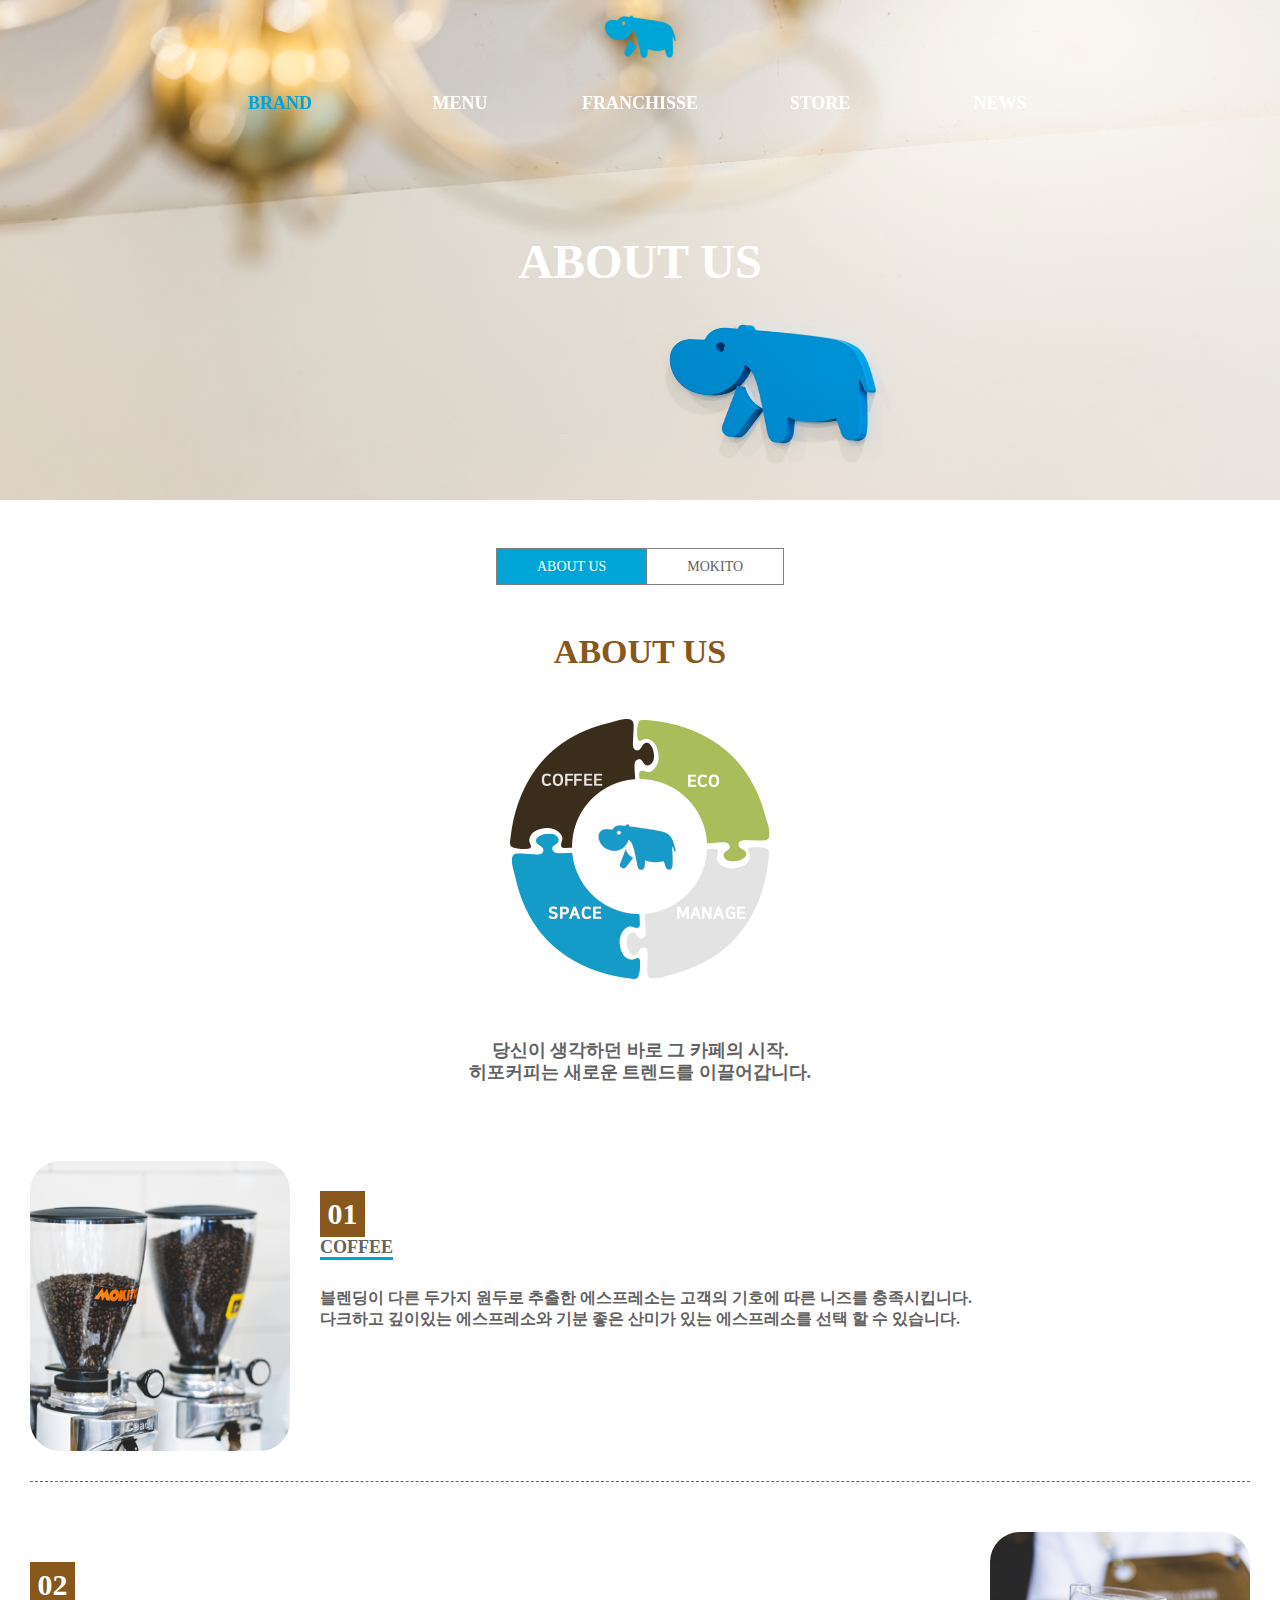
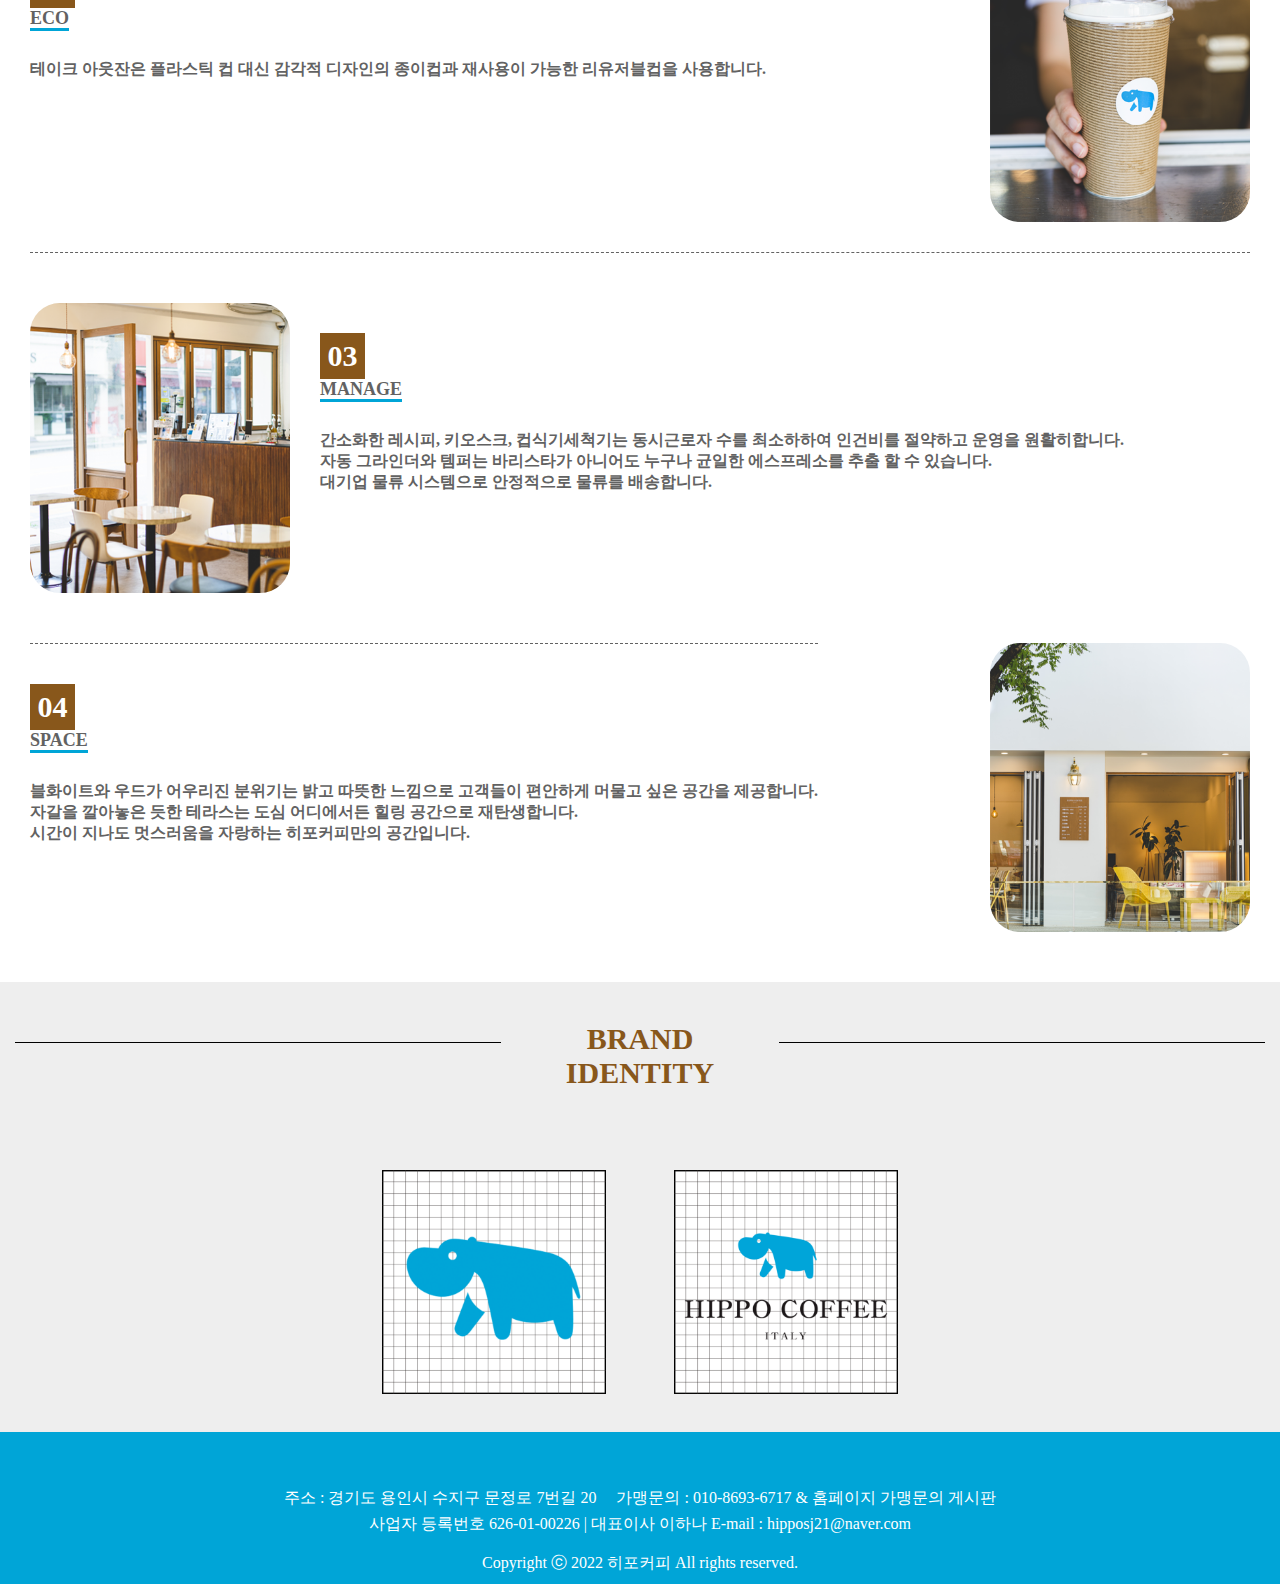
==== sub1.html @ 2f1f8216 "upload" ====
<!DOCTYPE html>
<html lang="en">
<head>
    <meta charset="UTF-8">
    <meta http-equiv="X-UA-Compatible" content="IE=edge">
    <meta name="viewport" content="width=device-width, initial-scale=1.0">

    <meta property="og:url"                content="https://imu357.github.io/clone/" />
    <meta property="og:type"               content="website" />
    <meta property="og:title"              content="ABOUTUS" />
    <meta property="og:description"        content="SUB1" />
    <meta property="og:image"              content="./img/HOME/4bafadffea6f4.png" />

    <meta property="twitter:url"                content="https://imu357.github.io/clone/" />
    <meta property="twitter:card"               content="summary" />
    <meta property="twitter:site"               content="히포커피" />
    <meta property="twitter:title"              content="ABOUTUS" />
    <meta property="twitter:description"        content="SUB1" />
    <meta property="twitter:image"              content="./img/HOME/4bafadffea6f4.png" />

    <title>Document</title>

    <link rel="icon" type="image/png" href="./img/favicon-32x32.png" sizes="32x32" />
    <link rel="icon" type="image/png" href="./img/favicon-16x16.png" sizes="16x16" />
    <link href="./css/sub1.css" rel="stylesheet">
    <script defer src="./js/sub1.js"></script>
</head>
<body> 
    
    <div class="hide">
        <a href="#" class="bi bi-x-lg">EXIT</a>
        <div class="search">
            <input type="text" name="search" placeholder="검색">
            <a href="#" class="bi bi-search">SEARCH</a>
        </div>
    </div>
    
    <div class="side">
        <a href="#" class="bi bi-x-lg">EXIT</a>
        <div class="subside">
            <div>
                <a href="#">로그인이 필요합니다.</a>
                <a href="#">로그인</a>
            </div>
            <ul>
                <li>
                    <p>
                        <a href="#">BRAND</a>
                        <a href="#" class="bi bi-chevron-down">unfold</a>
                    </p>
                    <div>
                        <a href="./sub1.html">ABOUT US</a>
                        <a href="./sub2.html">MOKITO</a>
                    </div>
                </li>
                <li>
                    <p>
                        <a href="#">MENU</a>
                        <a href="#" class="bi bi-chevron-down">unfold</a>
                    </p>
                    <div>
                        <a href="#">SIGNATURE</a>
                        <a href="#">SEASON</a>
                        <a href="#">COFFEE</a>
                        <a href="#">BEVERAGE</a>
                        <a href="#">DESSERT</a>
                    </div>
                </li>
                <li>
                    <p>
                        <a href="#">FRANCHISSE</a>
                        <a href="#" class="bi bi-chevron-down">unfold</a>
                    </p>
                    <div>
                        <a href="#">가맹절차</a>
                        <a href="#">가맹설계비용</a>
                        <a href="#">인테리어</a>
                        <a href="#">가맹문의</a>
                    </div>
                </li>
                <li>
                    <p>
                        <a href="#">STORE</a>
                        <a href="#" class="bi bi-chevron-down">unfold</a>
                    </p>
                    <div>
                        <a href="#">매장찾기</a>
                    </div>
                </li>
                <li>
                    <p>
                        <a href="#">NEWS</a>
                        <a href="#" class="bi bi-chevron-down">unfold</a>
                    </p>
                    <div>
                        <a href="#">NEWS</a>
                        <a href="#">고객의소리</a>
                        <a href="#">공지사항</a>
                    </div>
                </li>
            </ul>
        </div>
    </div>

    <div class="logimg">
        <article class="login">
            <h2>로그인</h2>
            <a href="#" class="bi bi-x-lg">EXIT</a>
            <form>
                <div class="write">
                    <input type="text" name="email" placeholder="이메일">
                    <input type="text" name="pw" placeholder="비밀번호">
                </div>
                <p>
                    <input type="checkbox" id="checkbox" checked>
                    <label for="checkbox">로그인상태유지</label>
                </p>
                <button class="btn">로그인</button>
                <p>
                    <a href="#">회원가입</a>
                    <a href="#">아이디·비밀번호 찾기</a>
                </p>
            </form>
        </article>
    </div>

    <div class="agreeimg">
        <article class="agree">
            <h2>약관동의</h2>
            <a href="#" class="bi bi-x-lg">EXIT</a>
            <div class="detail">
                <p>
                    <input type="checkbox" id="check1" name="all">
                    <label for="check1">이용약관, 개인정보 수집 및 이용에 모두 동
     의합니다.</label>
                </p>
                <p>
                    <input type="checkbox" id="check2" name="first">
                    <label for="check2">이용약관 동의 <em>(필수)</em></label>
                    <div>
                        제1조 목적

본 이용약관은 “사이트명”(이하 "사이트")의 서비스의 이용조건과 운영에 관한 제반 사항 규정을 목적으로 합니다.
                    </div>
                </p>
                <p>
                    <input type="checkbox" id="check3" name="second">
                    <label for="check3">개인정보 수집 및 이용 동의 <em>(필수)</em></label>
                    <div>
                        1. 개인정보 수집목적 및 이용목적

(1) 홈페이지 회원 가입 및 관리
회원 가입 의사 확인, 회원제 서비스 제공에 따른 본인 식별․인증, 회원자격 유지․관리, 
                    </div>
                </p>
            </div>
            <div class="choose">
                <a href="#">취소</a>
                <a href="#">가입하기</a>
            </div>
        </article>
    </div>

    <div class="joinimg">
        <article class="join">
            <h2>회원가입</h2>
            <a href="#" class="bi bi-x-lg">EXIT</a>
            <div>
                <p><img src="./img/HOME/default_profile.png"></img></p>
                <span class="material-icons-outlined">photo_camera</span>
            </div>
            <form>
                <input type="text" placeholder="이메일">
                <input type="text" placeholder="비밀번호">
                <input type="text" placeholder="비밀번호 확인">
                <p>이름<span class="bi bi-dot">dot</span></p>
                <input type="text" placeholder="이름을(를) 입력하세요">
            </form>
            <button>가입하기</button>
        </article>
    </div>

    <div class="findimg">
        <article class="idfind">
            <h2 class="active">아이디 찾기</h2>
            <h2>비밀번호 찾기</h2>
            <a href="#" class="bi bi-x-lg">EXIT</a>
            
            <div class="findtwo">
                <div class="selecttwo">
                    <div class="active">
                        <button>아이디 찾기</button>
                        <button>비밀번호 찾기</button>
                    </div>
                    <div>
                        <button>아이디 찾기</button>
                        <button>비밀번호 찾기</button>
                    </div>
                </div>

                <div class="con">
                    <div class="active">
                        <input type="text" placeholder="이메일 또는 아이디">
                        <button>아이디 찾기</button>
                    </div>
                    <div>
                        <input type="text" placeholder="가입한 아이디">
                        <button>비밀번호 찾기</button>
                    </div>
                </div>
            </div>
        </article>

    </div>



    <header>
        <div class="top">
            <a href="#" class="menu">
                <span></span>
                <span></span>
                <span></span>
            </a>
            <a href="./index.html"><img src="./img/HOME/4bafadffea6f4.png" alt="HOME"></a>
            <a href="#" class="bi bi-search">SEARCH</a>
        </div>
        
        <div class="top1">
            <ul>
                <li><a href="./sub1.html">BRAND</a></li>
                <li><a href="#">MENU</a></li>
                <li><a href="#">FRANCHISSE</a></li>
                <li><a href="#">STORE</a></li>
                <li><a href="#">NEWS</a></li>
            </ul>
        </div>

        <div class="topSub2">
            <ul>
                <li>
                    <a href="./sub1.html">ABOUT US</a>
                    <a href="./sub2.html">MOKITO</a>
                </li>
                <li>
                    <a href="#">SIGNATURE</a>
                    <a href="#">SEASON</a>
                    <a href="#">COFFEE</a>
                    <a href="#">BEVERAGE</a>
                    <a href="#">DESSERT</a>
                </li>
                <li>
                    <a href="#">가맹절차</a>
                    <a href="#">가맹설계비용</a>
                    <a href="#">인테리어</a>
                    <a href="#">가맹문의</a>
                </li>
                <li>
                    <a href="#">매장찾기</a>
                </li>
                <li>
                    <a href="#">NEWS</a>
                    <a href="#">고객의소리</a>
                    <a href="#">공지사항</a>
                </li>
            </ul>
        </div>
        
    </header>
    
    <nav class="top2">
        <a href="./sub1.html">BRAND</a>
        <a href="#">MENU</a>
        <a href="#">FRANCHISSE</a>
        <a href="#">STORE</a>
        <a href="#">NEWS</a>
    </nav>

    <article>
        <h2>ABOUT US</h2>

        <ul class="select">
            <li>
                <a href="./sub1.html"><span>ABOUT US</span></a>
            </li>
            <li>
                <a href="./sub2.html"><span>MOKITO</span></a>
            </li>
        </ul>

        <div class="intro">
            <p>ABOUT US</p>
            <img src="./img/ABOUTUS/56ae46cc87d6f.png" alt="시작">
            <p>
                당신이 생각하던 바로 그 카페의 시작.
                히포커피는 새로운 트렌드를 이끌어갑니다.
            </p>
        </div>

        <ul class="list">
            <li class="set1">
                <img src="./img/ABOUTUS/38efeadffc743.png" alt="그림01">
                <div>
                    <b>01</b>
                    <span>COFFEE</span>
                    <p>
                        블렌딩이 다른 두가지 원두로 추출한 에스프레소는 <br>고객의 기호에 따른 니즈를 충족시킵니다.
                    </p>
                    <p>
                        다크하고 깊이있는 에스프레소와 기분 좋은 산미가 있는 <br>에스프레소를 선택 할 수 있습니다.
                    </p>
                </div>
            </li>
            <li class="set2">
                <img src="./img/ABOUTUS/6c4553a3815e3.png" alt="그림02">
                <div>
                    <b>02</b>
                    <span>ECO</span>
                    <p>
                        테이크 아웃잔은 플라스틱 컵 대신 감각적 디자인의 종이컵과 재사용이 가능한 리유저블컵을 사용합니다.
                    </p>
                </div>
            </li>
            <li class="set3">
                <img src="./img/ABOUTUS/cb27025b1479d.png" alt="그림03">
                <div>
                    <b>03</b>
                    <span>MANAGE</span>
                    <p>
                        간소화한 레시피, 키오스크, 컵식기세척기는 동시근로자 수를 최소하하여 인건비를 절약하고 운영을 원활히합니다. 
                        <br>자동 그라인더와 템퍼는 바리스타가 아니어도 누구나 균일한 에스프레소를 추출 할 수 있습니다.
                    </p>
                    <p>
                        대기업 물류 시스템으로 안정적으로 물류를 배송합니다.
                    </p>
                </div>
            </li>
            <li class="set4">
                <img src="./img/ABOUTUS/7f32ce0277f99.png" alt="그림04">
                <div>
                    <b>04</b>
                    <span>SPACE</span>
                    <p>
                        블화이트와 우드가 어우리진 분위기는 밝고 따뜻한 느낌으로 고객들이 편안하게 머물고 싶은 공간을 제공합니다. <br>
                        자갈을 깔아놓은 듯한 테라스는 도심 어디에서든 힐링 공간으로 재탄생합니다. <br>
                        시간이 지나도 멋스러움을 자랑하는  히포커피만의 공간입니다.
                    </p>
                </div>
            </li>
        </ul>
    </article>

    <div class="bottom">
        <p>BRAND IDENTITY</p>
        <div class="hippo">
            <img src="./img/ABOUTUS/bca7b5654fd13.png" alt="hippo01">
            <img src="./img/ABOUTUS/02deecc12b5ca.png" alt="hippo02">
        </div>
    </div>

    <footer>
        <p>주소 : 경기도 용인시 수지구 문정로 7번길 20     가맹문의 : 010-8693-6717 & 홈페이지 가맹문의 게시판</p>
        <p>
            사업자 등록번호 626-01-00226 |  대표이사 이하나   E-mail : hipposj21@naver.com
        </p><br>
        <p>
            Copyright ⓒ 2022 히포커피 All rights reserved.
        </p>
    </footer>
</body>
</html>
---- css/sub1.css ----
@import url('./common.css');
@import url("https://cdn.jsdelivr.net/npm/bootstrap-icons@1.9.1/font/bootstrap-icons.css");
@import url("https://fonts.googleapis.com/css?family=Material+Icons|Material+Icons+Outlined");

body{
    background:url("../img/ABOUTUS/67c92355a9ab8.png");
    background-size: 100% 500px;
    background-position: 0 0;
    background-repeat: no-repeat;
}

article{
    max-width:1250px;
    margin:0 auto;
    padding:0 15px;
}

header{
    position: sticky;
    left:0; top:0;
    z-index:9999;
    background-color: transparent;
    transition: 0.5s;
}
header.active{background-color: #fff;}
header.active .top1 > ul > li > a{color:#000;}
header.active .top1 > ul > li > a:hover{color:#00a5d7;}
header.active .top1 > ul > li:nth-of-type(1) > a{color:#00a5d7;}


.top {
    margin: 0 auto;
    display: flex;
    justify-content: center;
    padding:15px 0;
}
.top .menu{display:none;}

.top > a:nth-of-type(2) > img{
    max-width:72px;
    width:100%;
}
.top > a:nth-of-type(3){display: none;}


.top1{
    max-width: 1250px;
    margin:0 auto;
    position:relative;
    z-index:9;
}
.top1 > ul{
    display:flex;
    justify-content: space-between;
    align-items: center;
    width:900px;
    margin:0 auto;
    padding:20px 0;
    text-align: center;
}
.top1 > ul > li{
    font-size: 18px;
    font-weight: bold;
    width:100%;
    cursor: pointer;
}
.top1 > ul > li > a{
    color:#fff;
    transition:0.5s;
}

.top1 > ul > li > a:hover{color:rgba(201, 224, 253, 0.3);}
.top1 > ul > li:nth-of-type(1) > a{color:#00a5d7;}


.topSub2{
    width:100%;
    left:0; bottom:0;
    transform:translateY(0%);
    background-color: rgba(0, 165, 215, 0.7);
    position:absolute;
    transition: 0.5s;
    opacity: 0;
}
.topSub2.active{
    z-index:999;
    opacity: 1;
    transform:translateY(100%);
}
.topSub2 > ul{
    display:flex;
    justify-content: space-between;
    width:900px;
    margin:0 auto;
    font-size:15px;
    color:rgba(255, 255, 255, 0.5);
    text-align: center;
}
.topSub2 > ul > li{width:100%;}
.topSub2 > ul > li > a{
    display:block;
    color:rgba(255, 255, 255, 0.5);
    padding:15px 0;
    transition:0.5s;
}
.topSub2 > ul > li > a:hover{color:#fff;}



.hide{display:none;}

.top2{display:none;}

.side{display:none;}

.logimg{display:none;}

.agreeimg{display:none;}

.joinimg{display:none;}

.findimg{display:none}


h2{
    font-size:48px;
    color:#fff;
    text-align: center;
    margin:100px 0 270px 0;
}


.select{
    font-size:14px;
    display: flex;
    justify-content: center;
    margin-bottom:40px;
}
.select > li > a{
    border:1px solid grey;
    padding:10px 40px;
}
.select > li:nth-of-type(1) > a{
    border-width:1px 0 1px 1px;
    background-color: #00a5d7;
    transition: 0.5s;
}
.select > li:nth-of-type(1) > a > span{color:#fff;}
.select > li:nth-of-type(1):hover > a{background-color: transparent;}
.select > li:nth-of-type(1):hover > a > span{color:#000;}
.select > li:nth-of-type(2) > a{transition:0.5s;}
.select > li:nth-of-type(2):hover > a{background-color: rgba(201, 224, 253, 0.3);}


.intro{
    text-align: center;
    white-space: pre-line;
    margin-bottom:60px;
}
.intro > p:nth-of-type(1){
    font-size:34px;
    margin-bottom:30px;
    color:rgb(136, 87, 27);
    font-weight: 700;
}
.intro > img{
    max-width:260px;
    width:100%;
}
.intro > p:nth-of-type(2){
    font-size: 18px;
    font-weight: 700;
    line-height: 1.2;
    margin-top:40px;
}



.list > li{
    display: flex;
    margin:50px 0 50px 0;
    font-weight: 700;
}
.list > li > img{
    max-width:260px;
    width:100%;
    border-radius: 30px;
}
.list > li > div > b{
    width:45px;
    background-color: rgb(136, 87, 27);
    font-size: 30px;
    color:#fff;
    text-align: center;
    padding:6px;
    display:block;
}
.list > li > div > span{
    font-size:18px;
    border-bottom:3px solid #00a5d7;
}
.list > li > div > p{font-size:16px;}
.list > li > div > p:nth-of-type(1){margin-top:30px;}

.list .set1{
    border-bottom:1px dashed #626262;
    padding-bottom:30px;
}
.list .set1 > div{margin:30px 0 0 30px;}
.list .set1 > div > p:nth-of-type(1) > br{display:none;}
.list .set1 > div > p:nth-of-type(2) > br{display:none;}

.list .set2{
    margin-top:0;
    justify-content: space-between;
    border-bottom:1px dashed #626262;
    padding-bottom:30px;
}
.list .set2 > div{
    margin:30px 30px 0 0;
    order:1;
}
.list .set2 > img{order:2}

.list .set3 > div{margin:30px 0 0 30px;}

.list .set4{justify-content: space-between;}
.list .set4 > div{
    margin:0px 30px 0 0;
    order:1;
}
.list .set4 > div::before{
    content: '';
    display: block;
    border-top:1px dashed #626262;
    margin-bottom:40px;
    width:100%;
}
.list .set4 > img{order:2}



.bottom{
    height:450px;
    background-color: #eee;
    padding-top:40px;
}


.bottom > p{
    max-width:1250px;
    margin:0 auto;
    color:rgb(136, 87, 27);
    display: flex;
    text-align: center;
    font-size:30px;
    font-weight:700;
}

.bottom > p::before{
    content:'';
    flex-grow: 1;
    background-color: #000;
    height:1px;
    margin:20px 3% 0 0;
    width:50%;
}
.bottom > p::after{
    content:'';
    flex-grow: 1;
    background-color: #000;
    height:1px;
    margin:20px 0 0 3%;
    width:50%;
}
.bottom .hippo{
    width:650px;
    margin:80px auto 0px auto;
    display: flex;
    justify-content: space-evenly;

}
.bottom .hippo > img{
    max-width:224px;
    width:100%;
}



footer{
    background-color: #00a5d7;
    text-align: center;
    padding:10px;
}
footer > p{
    color:white;
    font-size:16px;
}
footer > p:nth-child(1){
    line-height: 2;
    padding-top:40px;
    white-space:pre;
}


@media (max-width:991px){
    body{
        background:url("../img/ABOUTUS/67c92355a9ab8.png");
        background-size: 100% 300px;
        background-position: 0 0;
        background-repeat: no-repeat;
    }


    .hide{
        position:fixed;
        z-index:999999;
        padding:200px 15%;
        background-color: rgba(0,0,0,0.5);
        width:100%; height:100%;
        display: none;
    }
    .hide.active{display: block;}
    .hide > a{
        position:absolute;
        right:1%; top:1%;
        padding:15px;
        font-size:0;
    }
    .hide > a::before{
        content:'\F659';
        font-size:24px;
        color:#fff;
    }
    
    .search{
        border-bottom:1px solid #fff;
        display: flex;
        justify-content: space-between;
        align-items: center;
    }
    .search > input{
        width:100%;
        padding:8px 25px 8px 0;
        background-color: transparent;
        border-width:0 0 1px 0;
        font-size:18px;
        outline: none;    
    }
    .search > input::placeholder{color:#fff;}
    .search > a{
        font-size:0px;
        background-color: transparent;
        border:none;
        color:#fff;
    }
    .search > a::before{
        content:'\F52A';
        font-size:20px;
    }



    header{
        position: sticky;
        left:0; top:0;
        z-index:9999;
        padding:0 15px;
        text-align: center;
        background-color: #fff;
        border-bottom:1px solid #e7e7e7;
    }
    .top {
        display: flex;
        justify-content: space-between;
        align-items: center;
        padding:10px 0;
    }
    .top .menu{
        width:20px; height:15px;
        position:relative;
        background: none;
        border: none;
        display:inline;
    }
    .top .menu > span{
        position: absolute;
        left:0;
        width:100%; height: 1px;
        background-color: #000;
    }
    .top .menu > span:nth-of-type(1){top:0;}
    .top .menu > span:nth-of-type(2){top:50%;}
    .top .menu > span:nth-of-type(3){top:100%;}
    .top > a:nth-of-type(2) > img{
        max-width:54px;
        width:100%;
    }
    .top > a:nth-of-type(3){
        font-size:0;
        display: inline;
    }
    .top > a:nth-of-type(3)::before{font-size:20px;}
    
    .top1{display:none;}

    .topSub2{display: none;}
    
    .top2{
        display:flex;
        justify-content: flex-start;
        background-color: #fff;
        padding:10px 15px;
        border-bottom:1px solid #e7e7e7;
    }
    .top2 > a{
        color:#000;
        margin-right: 15px;
        font-size: 12px;
        font-weight: normal;
    }


    .side{
        display: none;
        position:fixed;
        z-index:99999;
        left:0; top:0;
        padding-right:70%;
        width:100%; height:100%;
        background-color: rgba(0,0,0,0.5);
        font-size: 14px;
    }
    .side.active{
        display: block;
    }
    .side > a{
        position:absolute;
        left:275px; top:20px;
        font-size: 0;
        display:inline;
    }
    .side > a::before{
        content:'\F659';
        font-size:20px;
        color:#fff;
    }
    .side .subside{
        width:260px; height: 100%;
        background-color: #fff;
        transition: 0.5s;
        transform:translateX(-280px);
    }
    .side .subside.active{transform:translateX(0%);}
    .side .subside > div{
        background-color: #000;
        padding:20px;
        display: flex;
        justify-content: space-between;

    }
    .side .subside > div > a{color:#fff;}
    .side .subside > div > a:nth-of-type(2){font-size: 12px;}
    .side .subside > ul > li{
        border-bottom:1px solid #e7e7e7;
        cursor:pointer;
    }
    .side .subside > ul > li > div{font-size: 13px;}
    .side .subside > ul > li > p{
        width:100%; height:40px;
        padding:12px 15px;
        display: flex;
        justify-content: space-between;
        align-items: center;
    }
    .side .subside > ul > li > p > a:nth-of-type(2){
        font-size:0;
    }
    .side .subside > ul > li > p > a:nth-of-type(2)::before{
        content:'\F282';
        font-size:15px;
        transform: rotateX(0deg);
    }
    .side .subside > ul > li > p > a:nth-of-type(2).active::before{
        transform: rotateX(-180deg);
    }
    .side .subside > ul > li > div{
        display: none;
        flex-direction: column;
        margin-bottom:15px;
    }
    .side .subside > ul > li > div.active{display: block;}
    .side .subside > ul > li > div.active > a{
        display:block;
        padding:5px 50px 5px 30px;
    }


    .logimg{
        display:none;
        position:fixed;
        z-index:999999;
        width:100%; height:100%;
        padding:50px 30% 50% 30%;
        background-color: rgba(0,0,0,0.5);
    }
    .logimg.active{display:block;}
    .logimg .login{
        width:370px; height:330px;
        background-color: #fff;
        padding:25px;
        position: relative;
    }
    .logimg .login > h2{
        font-size:24px;
        text-align: center;
        color:#000;
        margin:0;
    }
    .logimg .login > a{
        position:absolute;
        right:15px; top:15px;
        font-size: 0;
    }
    .logimg .login > a:before{
        content:'\F659';
        font-size:16px;
    }
    .logimg .login > form{
        margin-top:25px;
        font-size:13px;
    }
    .logimg .login > form .write > input{
        width:100%;
        padding:12px 16px;
        outline:none;
        border:1px solid #E0E0E0;
    }
    .logimg .login > form .write > input:nth-of-type(1){border-bottom:none;}
    .logimg .login > form > p:nth-of-type(1) > input{margin:10px 0;}
    .logimg .login > form > p:nth-of-type(1) > label{cursor: pointer;}
    .logimg .login > form .btn{
        width:100%;
        border:none;
        background-color: rgb(136, 87, 27);
        color:#fff;
        padding:8px;
        cursor:pointer;
    }
    .logimg .login > form > p:nth-of-type(2){
        display: flex;
        justify-content: space-between;
        margin-top:10px;
    }


    .agreeimg{
        display:none;
        position:fixed;
        z-index:999999;
        width:100%; height:100%;
        padding:30px 25% 20% 25%;
        background-color: rgba(0,0,0,0.5);
    }
    .agreeimg.active{display: block;}
    .agreeimg .agree{
        width:370px; height:560px;
        background-color: #fff;
        padding:25px;
        position: relative;
    }
    .agreeimg .agree > h2{
        font-size:24px;
        text-align: center;
        color:#000;
        margin:0;
    }
    .agreeimg .agree > a{
        position:absolute;
        right:15px; top:15px;
        font-size: 0;
    }
    .agreeimg .agree > a:before{
        content:'\F659';
        font-size:16px;
    }
    .agreeimg .agree .detail{
        margin-top:25px;
        font-size:13px;
    }
    .agreeimg .agree .detail p{margin-bottom:15px;}
    .agreeimg .agree .detail p:nth-of-type(1) label{white-space: pre;}
    .agreeimg .agree .detail label{cursor: pointer;}
    .agreeimg .agree .detail em{
        font-style: normal;
        color:#f00;
    }
    .agreeimg .agree .detail div{
        width:100%; height:90px;
        border:1px solid #000;
        overflow-y:scroll;
        white-space: pre-line;
    }
    .agreeimg .agree .choose{
        display: flex;
        justify-content: space-between;
        margin-top:20px;
    }
    .agreeimg .agree .choose > a{
        width:49.5%;
        border:1px solid #e7e7e7;
        padding:10px;
        text-align: center;
    }
    .agreeimg .agree .choose > a:nth-of-type(2){
        background-color: rgb(136, 87, 27);
        color:#fff;
        transition:0.5s;
    }
    .agreeimg .agree .choose > a:nth-of-type(2):hover{color:#000;}



    .joinimg{
        display:none;
        position:fixed;
        z-index:999999;
        width:100%; height:100%;
        padding:20px 25% 30% 25%;
        background-color: rgba(0,0,0,0.5);
    }
    .joinimg.active{display:block;}
    .joinimg .join{
        width:370px; height:480px;
        background-color: #fff;
        padding:25px;
        position: relative;
    }
    .joinimg .join > h2{
        font-size:24px;
        text-align: center;
        color:#000;
        margin:0;
    }
    .joinimg .join > a{
        position:absolute;
        right:15px; top:15px;
        font-size: 0;
    }
    .joinimg .join > a:before{
        content:'\F659';
        font-size:16px;
    }
    .joinimg .join > div{
        position:relative;
    }
    .joinimg .join > div > p{
        text-align: center;
        margin:20px 0;
    }
    .joinimg .join > div > p > img{
        width:20%;
        border-radius: 100%;
        cursor: pointer;
    }
    .joinimg .join > div > span{
        position:absolute;
        right:35%; bottom:5%;
        font-size:0;
        cursor: pointer;
    }
    .joinimg .join > div > span:before{
        content:'\e412';
        font-size:20px;
        background-color: #999;
        color:#fff;
        padding:7px;
        border-radius: 50%;
    }
    .joinimg .join > form > input{
        width:100%;
        padding:10px;
        outline:none;
        border:1px solid #E0E0E0;
    }
    .joinimg .join > form > input:nth-of-type(2){border-top:none;}
    .joinimg .join > form > input:nth-of-type(3){border-top:none;}
    .joinimg .join > form > p{margin-top:20px;}
    .joinimg .join > form > p > span{
        font-size: 0;
        color:#1A6Dff;
    }
    .joinimg .join > form > p > span::before{
        content: '\F309';
        font-size: 18px;
    }
    .joinimg .join > button{
        width:100%;
        background-color: #363636;
        color:#fff;
        margin-top:20px;
        text-align: center;
        padding:10px;
        cursor: pointer;
    }
    


    .findimg{
        display:none;
        position:fixed;
        z-index:999999;
        width:100%; height:100%;
        padding:20px 25% 70% 25%;
        background-color: rgba(0,0,0,0.5);
    }
    .findimg.active{display:block;}
    .findimg .idfind{
        width:340px; height:250px;
        background-color: #fff;
        position: relative;
    }
    .findimg .idfind > h2{
        display:none;
        font-size:16px;
        text-align: center;
        padding:15px;
        border-bottom: 1px solid #e5e7eb;
        color:#000;
        margin:0;
    }
    .findimg .idfind > h2.active{display:block;}
    .findimg .idfind > a{
        position:absolute;
        right:15px; top:15px;
        font-size: 0;
    }
    .findimg .idfind > a:before{
        content:'\F659';
        font-size:16px;
    }
    .findimg .idfind .findtwo{
        padding:25px;
    }
    .findimg .idfind .findtwo .selecttwo > div{display:none;}
    .findimg .idfind .findtwo .selecttwo > div.active{display:block;}
    .findimg .idfind .findtwo .selecttwo > div > button{
        width:50%;
        margin:0; padding:7px;
        font-size:14px;
        vertical-align: top;
        cursor: pointer;
    }
    .findimg .idfind .findtwo .selecttwo > div:nth-of-type(1) > button:nth-of-type(1){
        border-width:1px 0 0 1px;
        border-color:#000;
        margin-right:-3px;
        background-color: #fff;
    }
    .findimg .idfind .findtwo .selecttwo > div:nth-of-type(1) > button:nth-of-type(2){
        border-width:1px 1px 1px 1px;
        border-color:#ddd #ddd #000 #000;
        background-color: #F3F3F3;
        margin-left:-3px;
    }
    .findimg .idfind .findtwo .selecttwo > div:nth-of-type(2) > button:nth-of-type(1){
        border-width:1px 0 1px 1px;
        border-color:#ddd #ddd #000 #ddd;
        margin-right:-3px;
        background-color: #F3F3F3;
    }
    .findimg .idfind .findtwo .selecttwo > div:nth-of-type(2) > button:nth-of-type(2){
        border-width:1px 1px 0 1px;
        border-color:#000;
        background-color: #fff;
        margin-left:-3px;
    }

    .findimg .idfind .findtwo .con > div{display:none;}
    .findimg .idfind .findtwo .con > div.active{display:block;}
    
    .findimg .idfind .findtwo .con > div > input{
        width:100%; height:40px;
        padding:10px;
        margin:20px 0 10px 0;
        outline:none;
        border:1px solid #E0E0E0;
    }
    .findimg .idfind .findtwo .con > div > button{
        width:100%; height:40px;
        background-color: rgb(136, 87, 27);
        color:#fff;
        border:none;
        cursor: pointer;
    }


    h2{
        font-size:30px;
        margin:100px 0 150px 0;
    }
    
    
    .intro > p:nth-of-type(1){font-size:26px;}
    .intro > img{
        max-width:200px;
        width:100%;
    }
    .intro > p:nth-of-type(2){
        font-size: 14px;
        font-weight: 700;
        line-height: 1.5;
    }
    
    
    .list > li{
        display: inline;
        margin:50px 0 50px 0;
        font-weight: 700;
    }
    .list > li > img{
        max-width:240px;
        width:100%;
        border-radius:30px;
        margin-left:30%;
    }
    .list > li > div > b{
        background-color: rgb(136, 87, 27);
        min-width:12%;
        font-size: 20px;
        font-weight: normal;
        color:#fff;
        text-align: left;
        padding:8px;
    }
    .list > li > div > span{
        font-size:15px;
        border:none;
    }
    .list > li > div > span::after{
        content: '';
        display:block;
        border-bottom:2px solid #00a5d7;
        width:15%;
        margin-top:10px;
    }

    .list > li > div > p{font-size:14px;}
    .list > li > div > p:nth-of-type(1){margin-top:60px;}

    .list .set1{border:none;}
    .list .set1 > div{margin:30px 0 50px 15px;}
    .list .set1 > div > p:nth-of-type(1) > br{display:inline;}
    .list .set1 > div > p:nth-of-type(2) > br{display:inline;}

    .list .set2{border:none;}
    .list .set2 > div{margin:30px 30px 50px 15px;}

    
    .list .set3 > div{margin:30px 0 50px 15px;}
    .list .set3 > div > p:nth-of-type(1) > br{display:none;}

    .list .set4{border:none;}
    .list .set4 > div{margin:30px 30px 50px 15px;}
    .list .set4 > div::before{display:none;}
    .list .set4 > div > p > br:nth-of-type(1){display:none;}
    .list .set4 > div > p > br:nth-of-type(2){display:none;}
    
    
    .bottom{padding:30px 15px 15px 15px;}

    .bottom > p{
        color:rgb(136, 87, 27);
        text-align: center;
        font-size:20px;
        font-weight:700;
        display:block;
    }
    
    .bottom > p::before{
        content:'';
        flex-grow: 1;
        background-color: #000;
        height:1px;
        display:block;
        width:100%;
        margin:0 0 10px 0;
    }
    .bottom > p::after{
        content:'';
        flex-grow: 1;
        background-color: #000;
        height:1px;
        display:block;
        width:100%;
        margin:10px 0 0 0;
    }
    .bottom .hippo{
        max-width:650px;
        width:100%;
        display:flex;
        justify-content: space-between;
        margin:80px auto 80px auto;
    }
    .bottom .hippo > img{
        max-width:200px;
        width:100%;
    }
    
    
    footer > p:nth-child(1){
        line-height: 2;
        padding-top:40px;
        white-space: pre-wrap;
    }
}
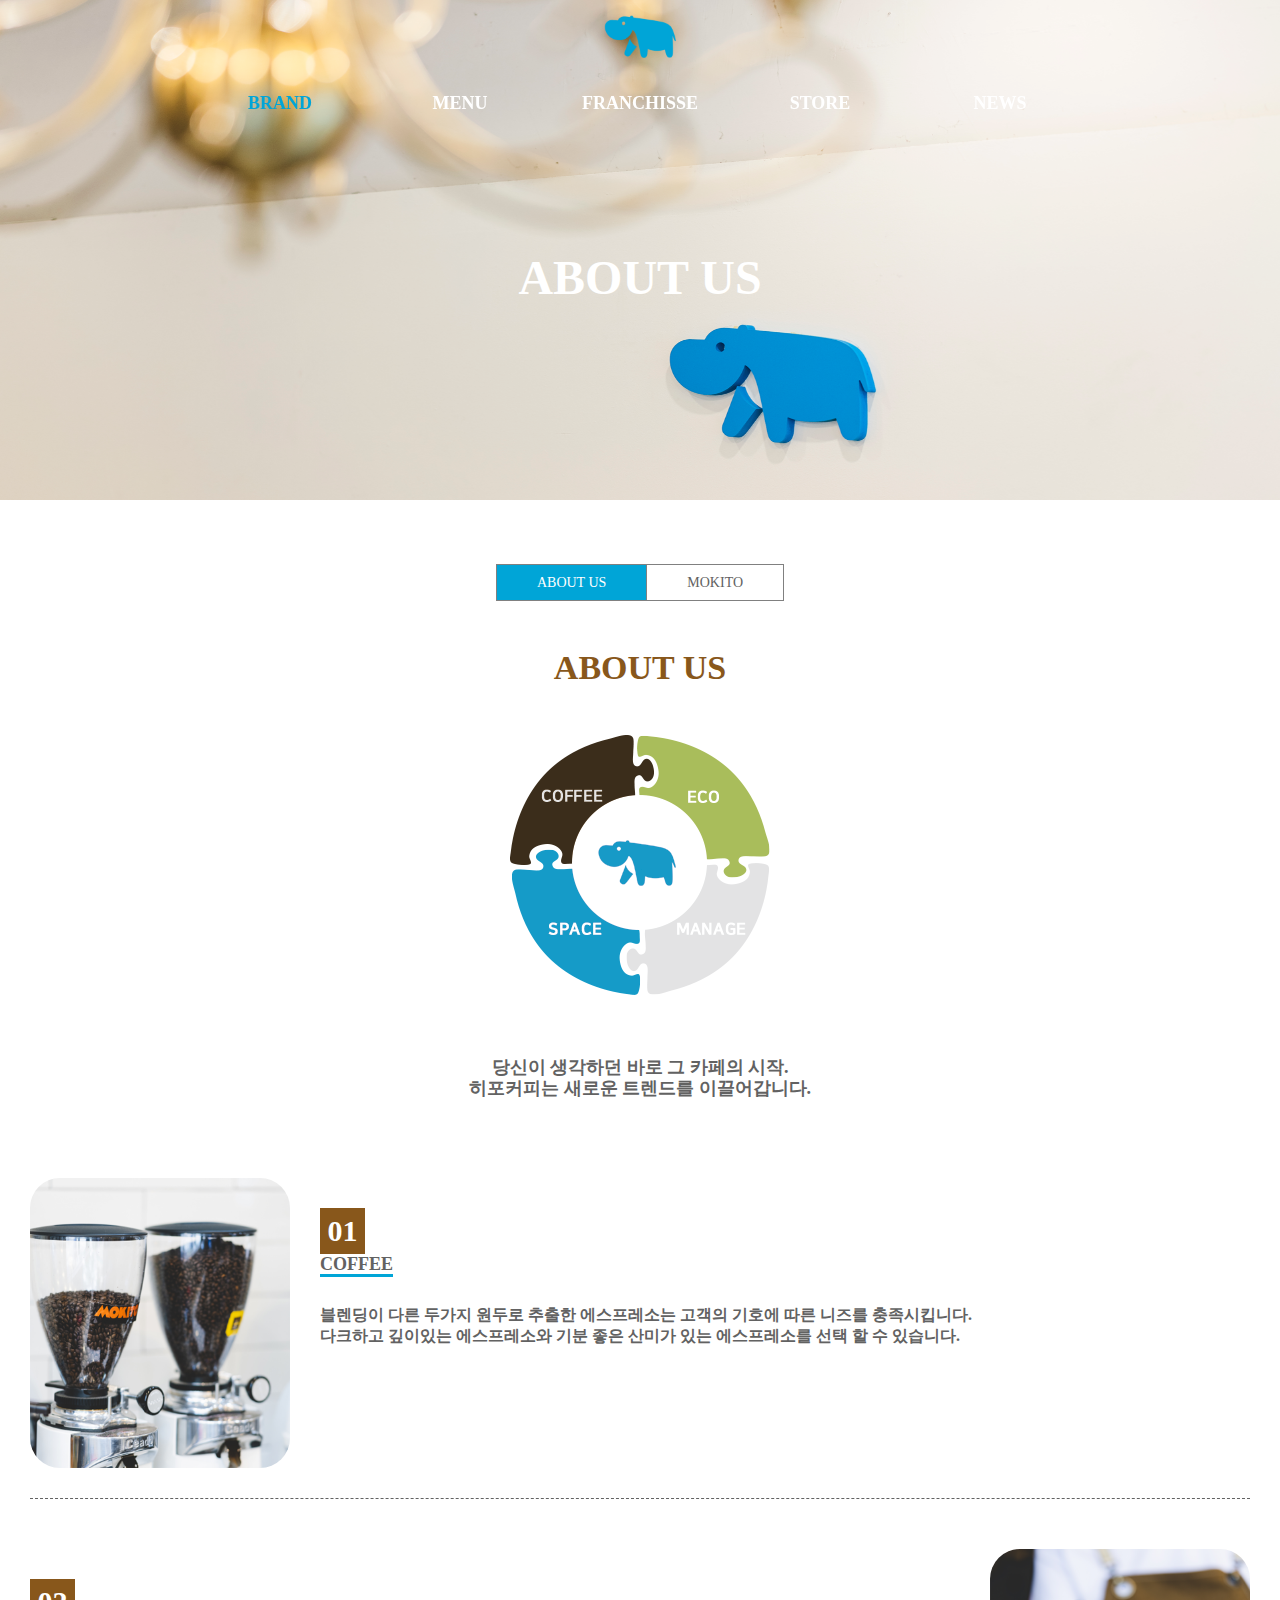
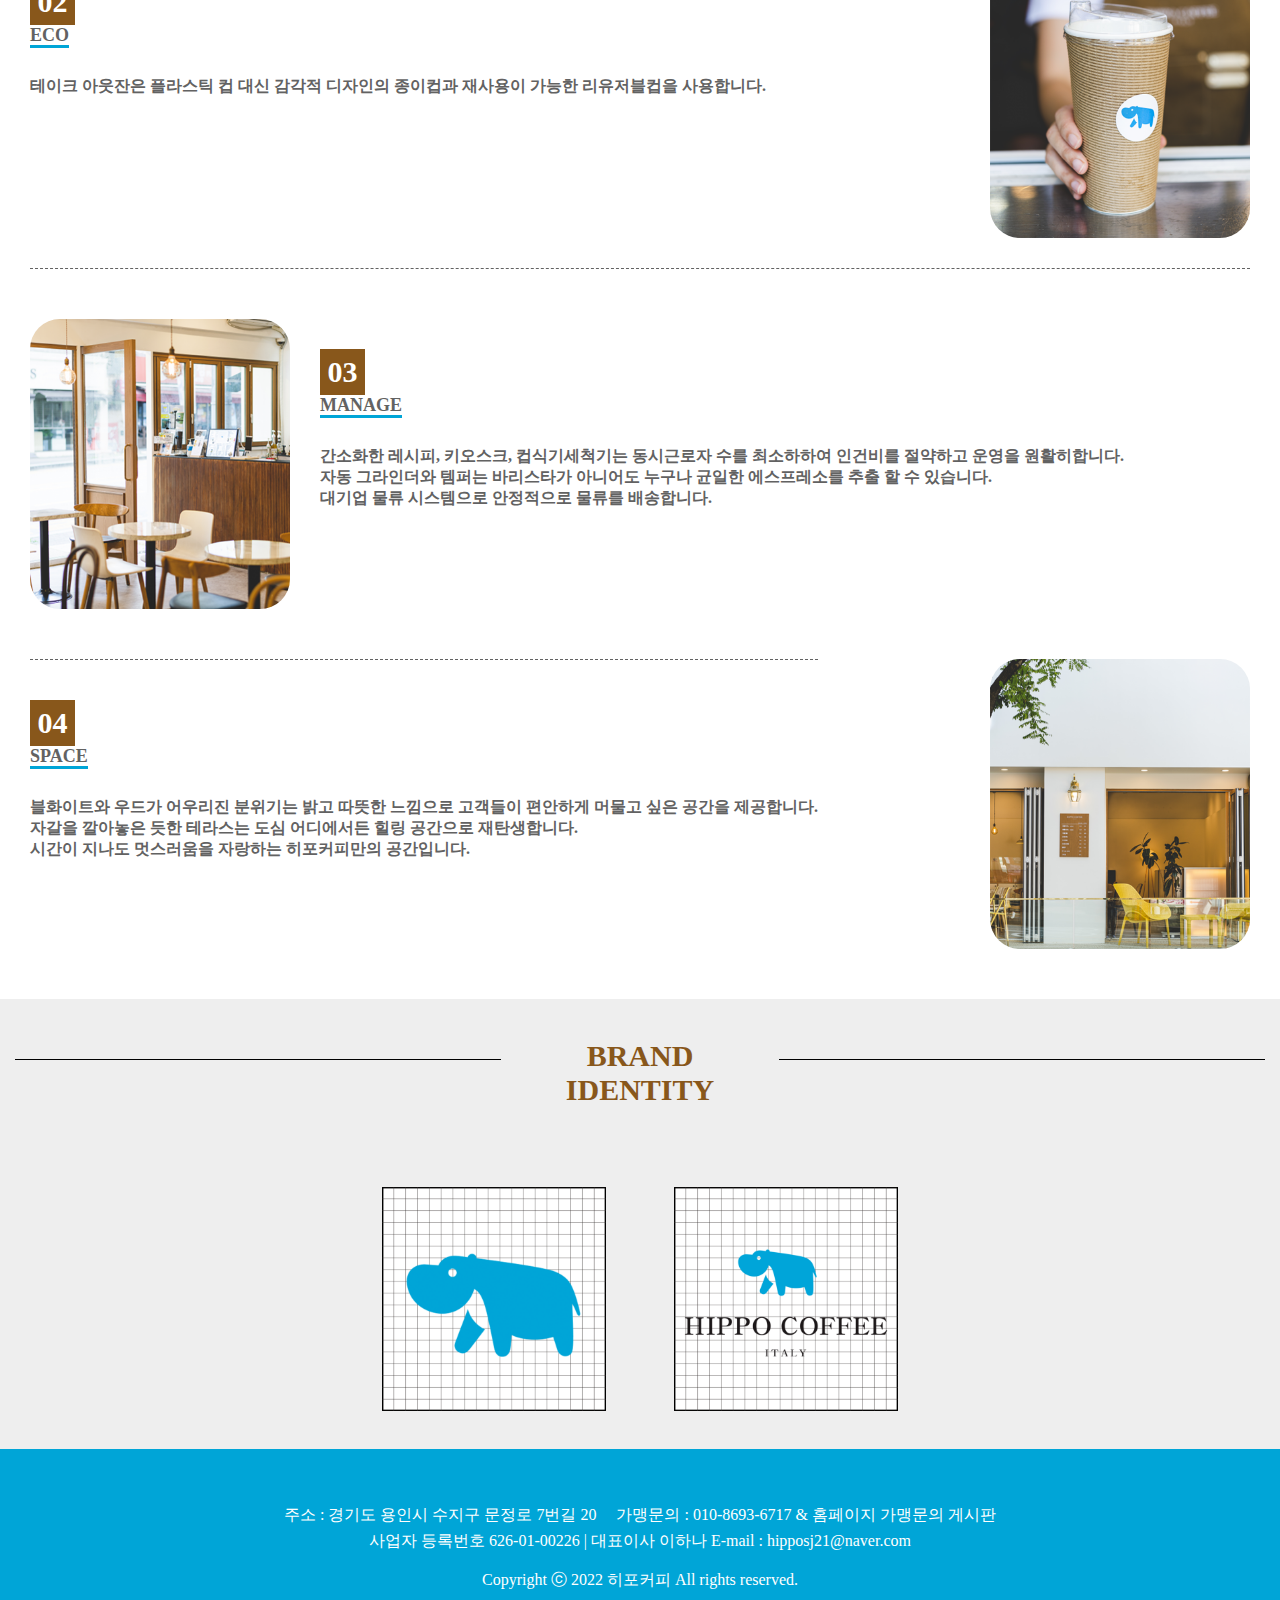
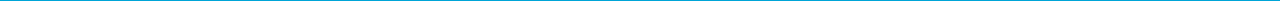
==== commit d56f688e: "upload" ====
--- a/sub1.html
+++ b/sub1.html
@@ -227,7 +227,7 @@
         </div>
         
         <div class="top1">
-            <ul>
+            <ul class="topSub1">
                 <li><a href="./sub1.html">BRAND</a></li>
                 <li><a href="#">MENU</a></li>
                 <li><a href="#">FRANCHISSE</a></li>
--- a/css/sub1.css
+++ b/css/sub1.css
@@ -3,29 +3,24 @@
 @import url("https://fonts.googleapis.com/css?family=Material+Icons|Material+Icons+Outlined");
 
 body{
-    background:url("../img/ABOUTUS/67c92355a9ab8.png");
+    background-image:url("../img/ABOUTUS/67c92355a9ab8.png");
     background-size: 100% 500px;
-    background-position: 0 0;
     background-repeat: no-repeat;
 }
 
-article{
-    max-width:1250px;
-    margin:0 auto;
-    padding:0 15px;
-}
+
 
 header{
-    position: sticky;
-    left:0; top:0;
+    position: fixed;
+    width:100%;
     z-index:9999;
-    background-color: transparent;
+    background-color: rgba(255, 255, 255, 0);
     transition: 0.5s;
 }
 header.active{background-color: #fff;}
-header.active .top1 > ul > li > a{color:#000;}
-header.active .top1 > ul > li > a:hover{color:#00a5d7;}
-header.active .top1 > ul > li:nth-of-type(1) > a{color:#00a5d7;}
+header.active .top1 .topSub1 > li > a{color:#000;}
+header.active .top1 .topSub1 > li > a:hover{color:#00a5d7;}
+header.active .top1 .topSub1 > li:nth-of-type(1) > a{color:#00a5d7;}
 
 
 .top {
@@ -33,7 +28,10 @@
     display: flex;
     justify-content: center;
     padding:15px 0;
-}
+    background-color: rgba(255, 255, 255, 0);
+    transition: 0.5s;
+}
+.top.active{background-color: #fff}
 .top .menu{display:none;}
 
 .top > a:nth-of-type(2) > img{
@@ -44,12 +42,14 @@
 
 
 .top1{
-    max-width: 1250px;
-    margin:0 auto;
+    width:100%;
     position:relative;
-    z-index:9;
-}
-.top1 > ul{
+    background-color: rgba(255, 255, 255, 0);
+    z-index:999;
+    transition: 0.5s;
+}
+.top1.active{background-color: #fff}
+.top1 .topSub1{
     display:flex;
     justify-content: space-between;
     align-items: center;
@@ -58,19 +58,18 @@
     padding:20px 0;
     text-align: center;
 }
-.top1 > ul > li{
+.top1 .topSub1 > li{
     font-size: 18px;
     font-weight: bold;
     width:100%;
     cursor: pointer;
 }
-.top1 > ul > li > a{
+.top1 .topSub1 > li > a{
     color:#fff;
     transition:0.5s;
 }
-
-.top1 > ul > li > a:hover{color:rgba(201, 224, 253, 0.3);}
-.top1 > ul > li:nth-of-type(1) > a{color:#00a5d7;}
+.top1 .topSub1 > li > a:hover{color:rgba(201, 224, 253, 0.3);}
+.top1 .topSub1 > li:nth-of-type(1) > a{color:#00a5d7;}
 
 
 .topSub2{
@@ -80,12 +79,12 @@
     background-color: rgba(0, 165, 215, 0.7);
     position:absolute;
     transition: 0.5s;
-    opacity: 0;
+    z-index:-1;
+    opacity:0;
 }
 .topSub2.active{
-    z-index:999;
-    opacity: 1;
     transform:translateY(100%);
+    opacity:1;
 }
 .topSub2 > ul{
     display:flex;
@@ -122,11 +121,18 @@
 .findimg{display:none}
 
 
-h2{
+article{
+    max-width:1250px;
+    margin:0 auto;
+    padding:250px 15px 0 15px;
+}
+
+
+article > h2{
     font-size:48px;
     color:#fff;
     text-align: center;
-    margin:100px 0 270px 0;
+    margin-bottom:270px;
 }
 
 
@@ -311,6 +317,10 @@
         background-repeat: no-repeat;
     }
 
+    article{
+        margin:0 auto;
+        padding:100px 15px 0 15px;
+    }
 
     .hide{
         position:fixed;
@@ -496,6 +506,7 @@
     }
 
 
+
     .logimg{
         display:none;
         position:fixed;
@@ -717,6 +728,7 @@
     .findimg.active{display:block;}
     .findimg .idfind{
         width:340px; height:250px;
+        padding:0;
         background-color: #fff;
         position: relative;
     }
@@ -795,9 +807,9 @@
     }
 
 
-    h2{
+    article > h2{
         font-size:30px;
-        margin:100px 0 150px 0;
+        margin-bottom:150px;
     }
     
     
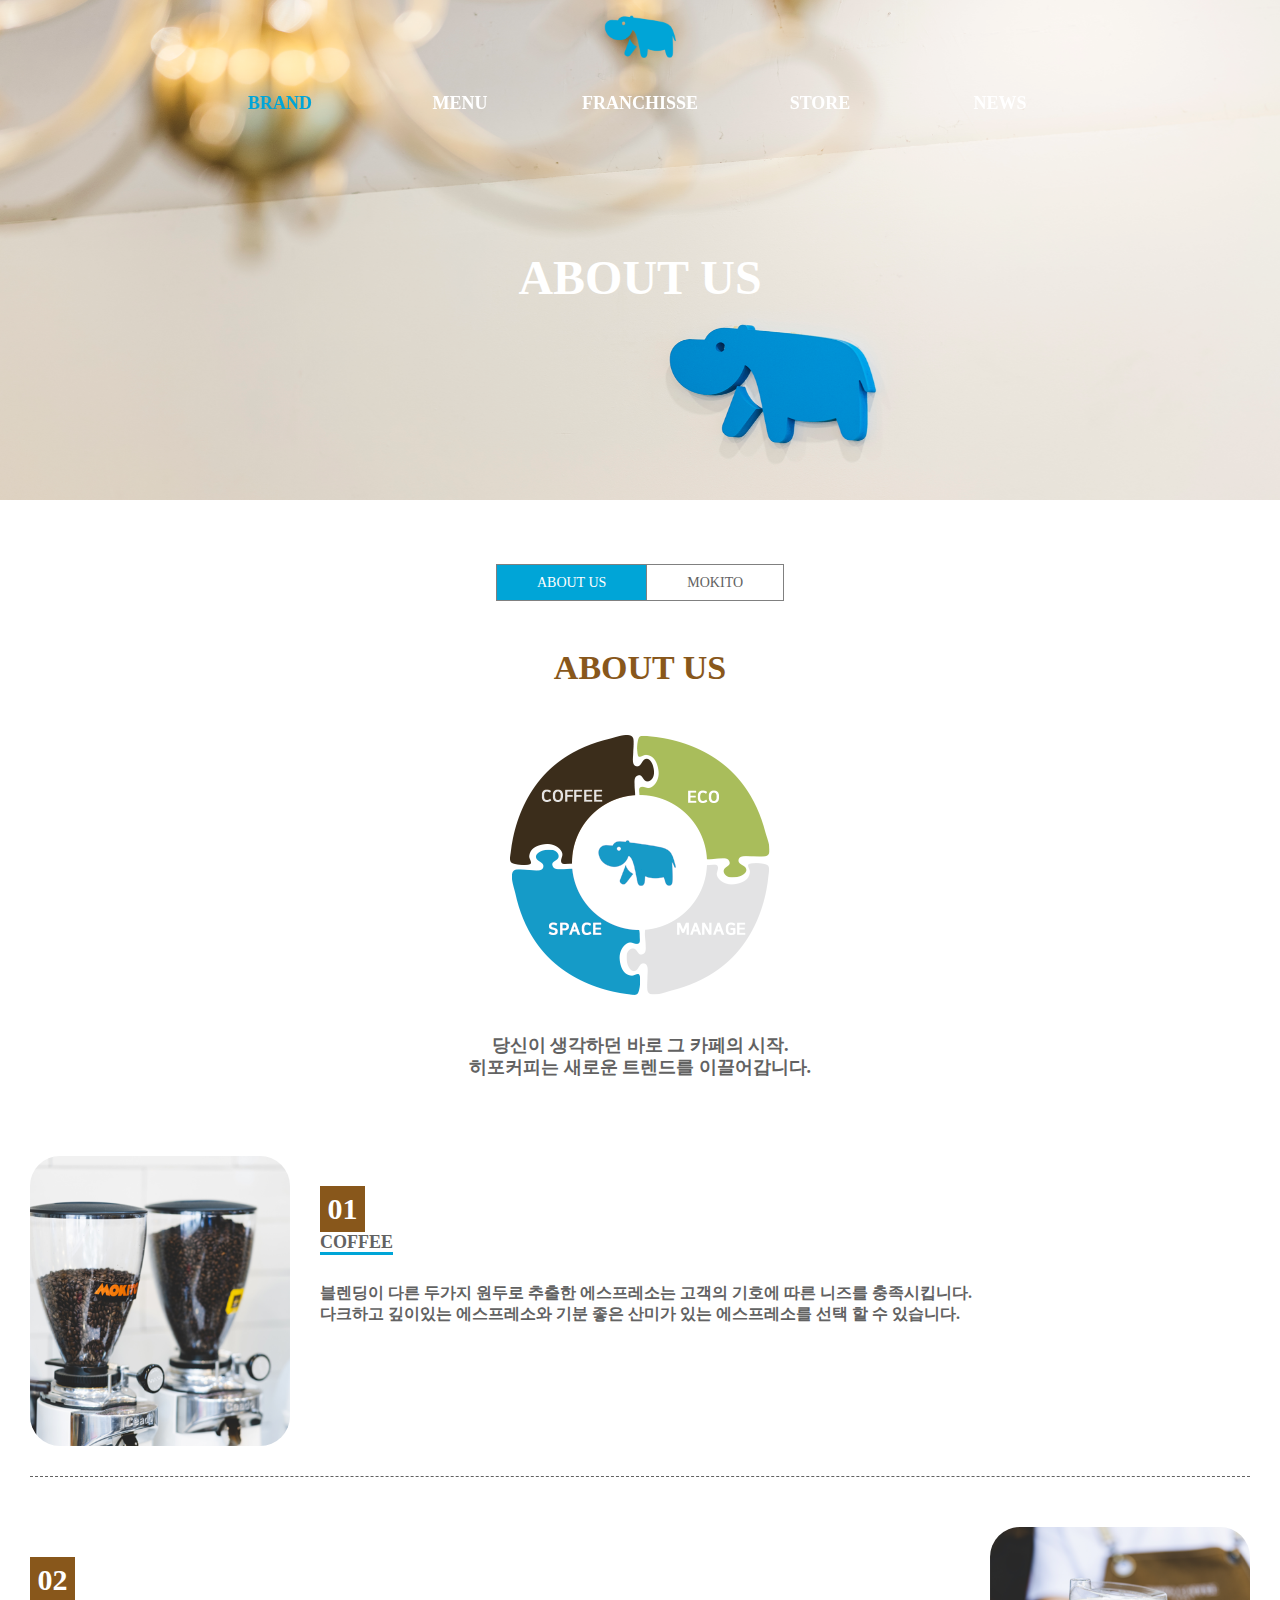
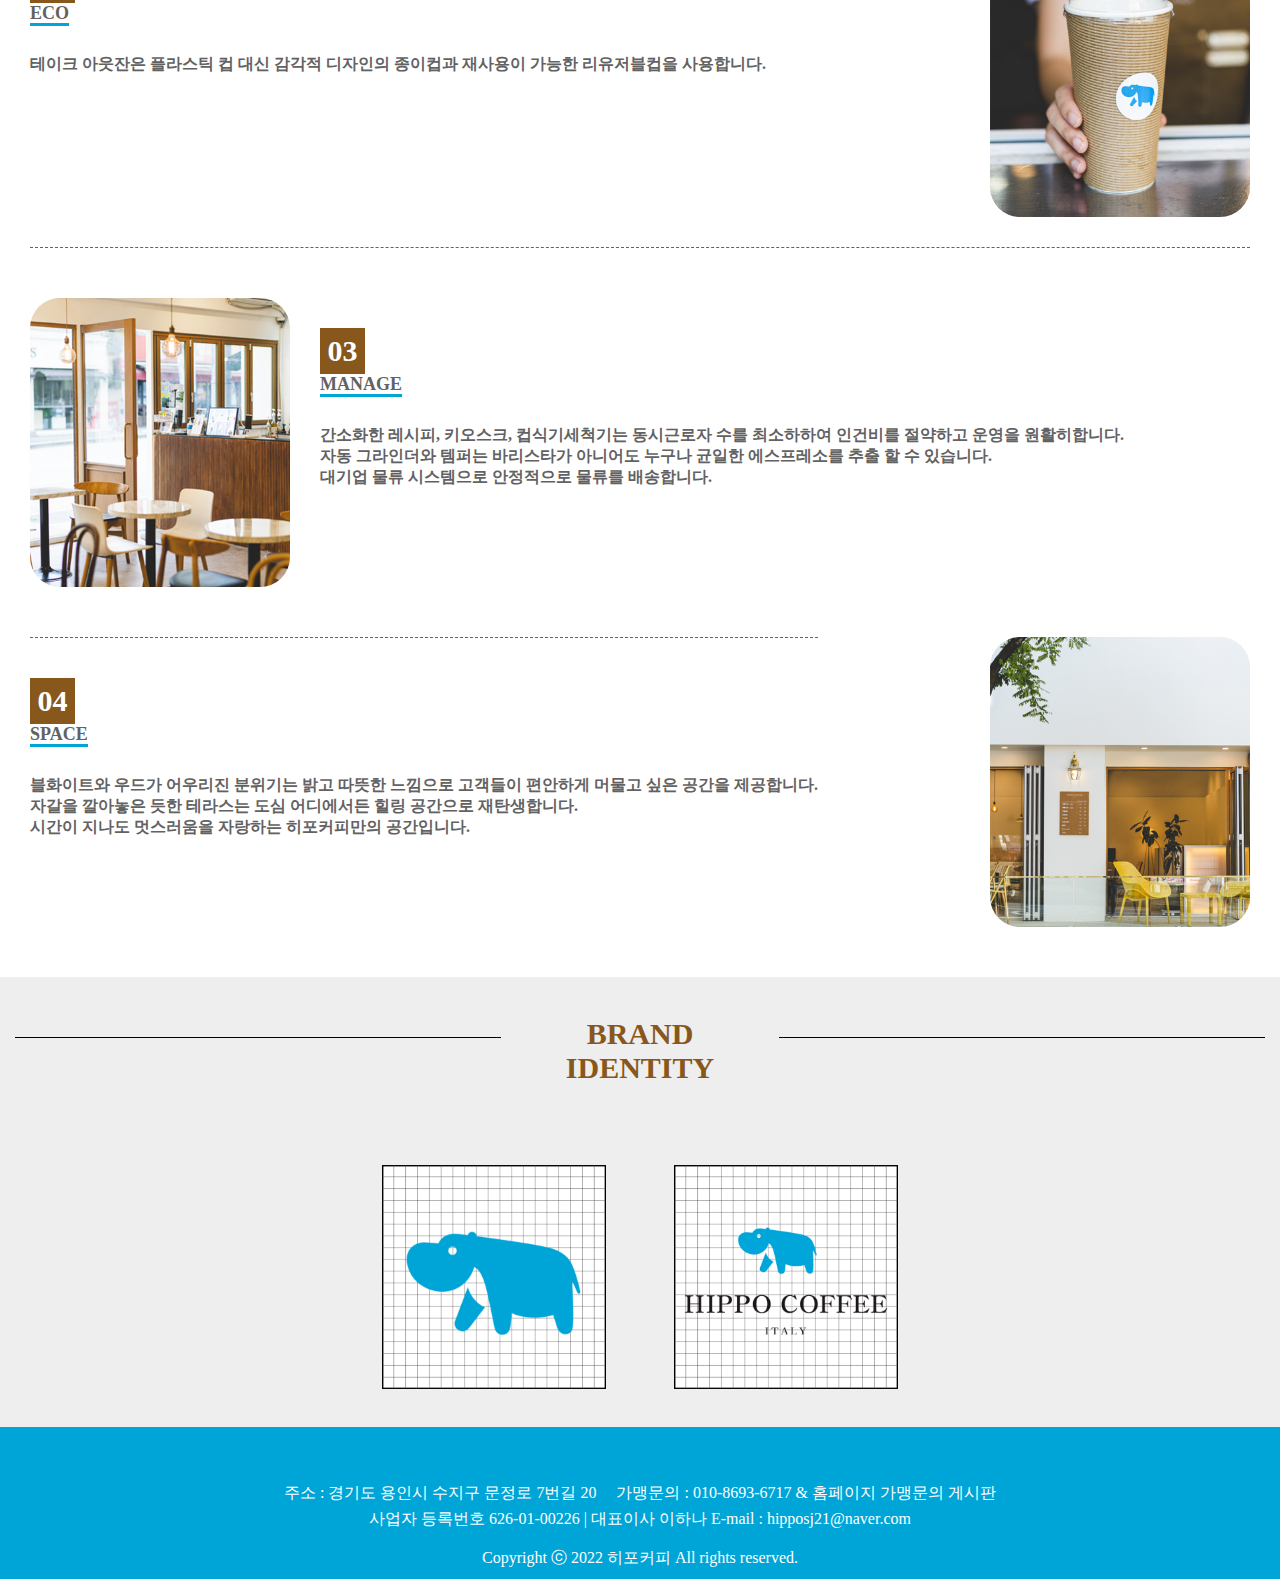
==== commit b230036c: "upload" ====
--- a/sub1.html
+++ b/sub1.html
@@ -23,7 +23,9 @@
     <link rel="icon" type="image/png" href="./img/favicon-32x32.png" sizes="32x32" />
     <link rel="icon" type="image/png" href="./img/favicon-16x16.png" sizes="16x16" />
     <link href="./css/sub1.css" rel="stylesheet">
+    
     <script defer src="./js/sub1.js"></script>
+    <script src="https://ajax.googleapis.com/ajax/libs/jquery/3.6.1/jquery.min.js"></script>
 </head>
 <body> 
     
@@ -291,9 +293,8 @@
         <div class="intro">
             <p>ABOUT US</p>
             <img src="./img/ABOUTUS/56ae46cc87d6f.png" alt="시작">
-            <p>
-                당신이 생각하던 바로 그 카페의 시작.
-                히포커피는 새로운 트렌드를 이끌어갑니다.
+            <p>당신이 생각하던 바로 그 카페의 시작.
+            히포커피는 새로운 트렌드를 이끌어갑니다.
             </p>
         </div>
 
--- a/css/sub1.css
+++ b/css/sub1.css
@@ -172,14 +172,18 @@
 .intro > img{
     max-width:260px;
     width:100%;
+    margin-bottom:40px;
 }
 .intro > p:nth-of-type(2){
     font-size: 18px;
     font-weight: 700;
     line-height: 1.2;
-    margin-top:40px;
-}
-
+    animation:cubic 0.5s cubic-bezier(.62,1.97,.28,-0.68);
+}
+@keyframes cubic{
+    0%{transform:scale(0.5)}
+    100%{transform:scale(1.0)}
+}
 
 
 .list > li{
@@ -191,7 +195,13 @@
     max-width:260px;
     width:100%;
     border-radius: 30px;
-}
+    animation: scale 1s;
+}
+@keyframes scale{
+    0%{transform:scale(0.9)}
+    100%{transform:scale(1.0)}
+}
+
 .list > li > div > b{
     width:45px;
     background-color: rgb(136, 87, 27);
@@ -431,76 +441,108 @@
     }
 
 
+
     .side{
         display: none;
         position:fixed;
         z-index:99999;
         left:0; top:0;
-        padding-right:70%;
         width:100%; height:100%;
+        font-size: 14px;
+    }
+    .side::before{
+        content:'';
         background-color: rgba(0,0,0,0.5);
-        font-size: 14px;
-    }
-    .side.active{
-        display: block;
-    }
+        width:100%; height:100%;
+        position:absolute;
+        left:0; top:0;
+        opacity: 0;
+    }
+    .side.active{display: block;}
+    .side.active::before{
+        animation: bg .3s forwards;
+    }
+    .side.active2::before{
+        animation: bg .3s forwards reverse;
+    }
+    @keyframes bg {
+        0%{opacity:0}
+        100%{opacity:1}
+    }
+
     .side > a{
         position:absolute;
         left:275px; top:20px;
         font-size: 0;
-        display:inline;
     }
     .side > a::before{
         content:'\F659';
         font-size:20px;
         color:#fff;
     }
-    .side .subside{
+    .subside{
         width:260px; height: 100%;
         background-color: #fff;
-        transition: 0.5s;
-        transform:translateX(-280px);
-    }
-    .side .subside.active{transform:translateX(0%);}
-    .side .subside > div{
+    }
+    .side.active .subside{
+        animation-name:subside_active;
+        animation-duration: 0.5s;
+        animation-fill-mode: forwards;
+    }
+    @keyframes subside_active{
+        0%{transform: translateX(-100%);}
+        100%{transform: translateX(0%);}
+    }
+
+    .side.active2 .subside{
+        animation-name:subside_active2;
+        animation-duration: 0.5s;
+        animation-fill-mode: forwards;
+    }
+    @keyframes subside_active2{
+        0%{transform: translateX(0%);}
+        100%{transform: translateX(-100%);}
+    }
+
+
+    .subside > div{
         background-color: #000;
         padding:20px;
         display: flex;
         justify-content: space-between;
-
-    }
-    .side .subside > div > a{color:#fff;}
-    .side .subside > div > a:nth-of-type(2){font-size: 12px;}
-    .side .subside > ul > li{
+    }
+    .subside > div > a{color:#fff;}
+    .subside > div > a:nth-of-type(2){font-size: 12px;}
+    .subside > ul > li{
         border-bottom:1px solid #e7e7e7;
         cursor:pointer;
     }
-    .side .subside > ul > li > div{font-size: 13px;}
-    .side .subside > ul > li > p{
+    .subside > ul > li > div{font-size: 13px;}
+    .subside > ul > li > p{
         width:100%; height:40px;
         padding:12px 15px;
         display: flex;
         justify-content: space-between;
         align-items: center;
     }
-    .side .subside > ul > li > p > a:nth-of-type(2){
+    .subside > ul > li > p > a:nth-of-type(2){
         font-size:0;
     }
-    .side .subside > ul > li > p > a:nth-of-type(2)::before{
+    .subside > ul > li > p > a:nth-of-type(2)::before{
         content:'\F282';
         font-size:15px;
         transform: rotateX(0deg);
     }
-    .side .subside > ul > li > p > a:nth-of-type(2).active::before{
+    .subside > ul > li > p > a:nth-of-type(2).active::before{
         transform: rotateX(-180deg);
     }
-    .side .subside > ul > li > div{
+    .subside > ul > li > div{
         display: none;
         flex-direction: column;
         margin-bottom:15px;
     }
-    .side .subside > ul > li > div.active{display: block;}
-    .side .subside > ul > li > div.active > a{
+
+    .subside > ul > li > div > a{
         display:block;
         padding:5px 50px 5px 30px;
     }
@@ -822,6 +864,11 @@
         font-size: 14px;
         font-weight: 700;
         line-height: 1.5;
+        animation:cubic_2 0s;
+    }
+    @keyframes cubic_2{
+        0%{transform:scale(1.0)}
+        100%{transform:scale(1.0)}
     }
     
     
@@ -835,7 +882,13 @@
         width:100%;
         border-radius:30px;
         margin-left:30%;
-    }
+        animation:scale_2 0s;
+    }
+    @keyframes scale_2{
+        0%{transform:scale(0.9)}
+        100%{transform:scale(1.0)}
+    }
+
     .list > li > div > b{
         background-color: rgb(136, 87, 27);
         min-width:12%;
